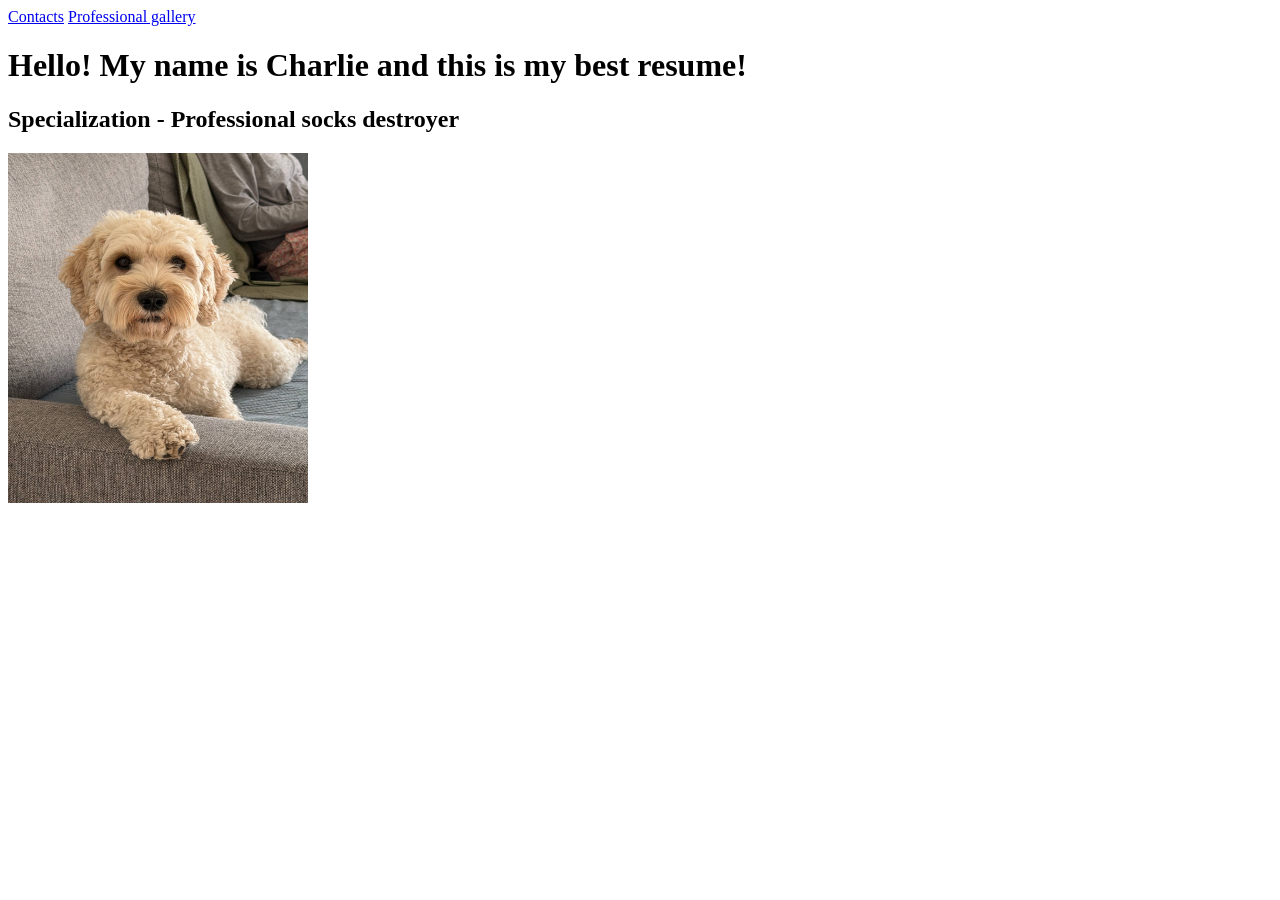
==== index.html @ e8f14363 "First commit, base structure" ====
<!DOCTYPE html>
<html lang="en">

<head>
    <meta charset="UTF-8">
    <meta name="viewport" content="width=device-width, initial-scale=1.0">
    <title>Charlie's resume</title>
</head>

<body>

    <header>
            <nav>
                <a href="pages/contact.html">Contacts</a>
                <a href="pages/gallery.html">Professional gallery</a>
            </nav>    

        <h1>Hello! My name is Charlie and this is my best resume!</h1>
        <h2>Specialization - Professional socks destroyer</h2>
            
            <img src="photo/Charlie.jpg" width="300" height="350">
    </header>

</body>

</html>
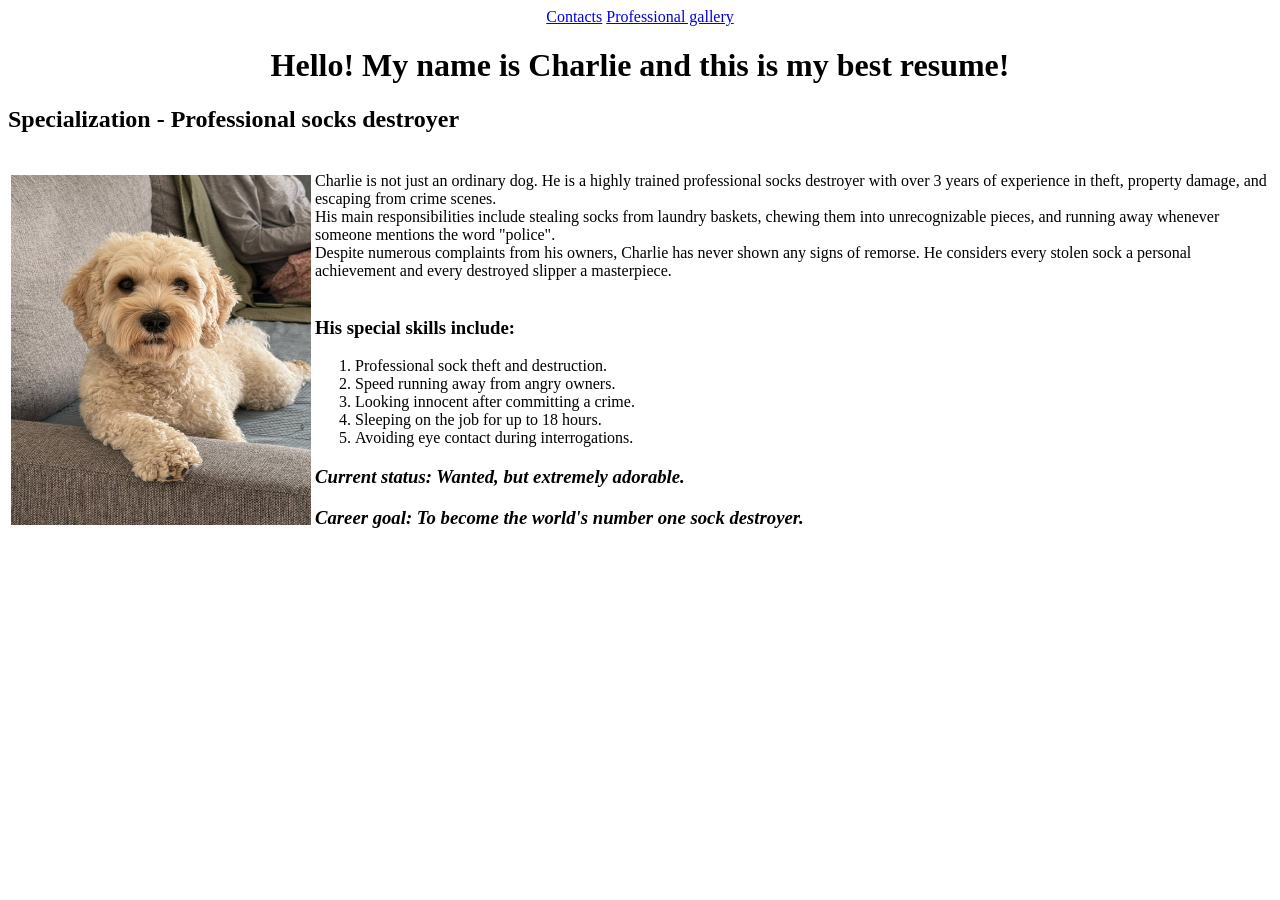
==== commit 19cbac07: "Redesigned main page" ====
--- a/index.html
+++ b/index.html
@@ -2,23 +2,58 @@
 <html lang="en">
 
 <head>
+
     <meta charset="UTF-8">
     <meta name="viewport" content="width=device-width, initial-scale=1.0">
     <title>Charlie's resume</title>
+
 </head>
 
 <body>
 
     <header>
+        <center>
+
             <nav>
                 <a href="pages/contact.html">Contacts</a>
                 <a href="pages/gallery.html">Professional gallery</a>
             </nav>    
+        
 
-        <h1>Hello! My name is Charlie and this is my best resume!</h1>
+            <h1>Hello! My name is Charlie and this is my best resume!</h1>
+
+        </center>
+
         <h2>Specialization - Professional socks destroyer</h2>
-            
-            <img src="photo/Charlie.jpg" width="300" height="350">
+        
+        <table>
+            <tr>
+                <td>
+                    <img src="photo/Charlie.jpg" width="300" height="350">
+                </td>
+
+                <td valign="top">
+                    <p>
+                        Charlie is not just an ordinary dog. He is a highly trained professional socks destroyer with over 3 years of experience in theft, property damage, and escaping from crime scenes. <br>
+                        His main responsibilities include stealing socks from laundry baskets, chewing them into unrecognizable pieces, and running away whenever someone mentions the word "police". <br>
+                        Despite numerous complaints from his owners, Charlie has never shown any signs of remorse. He considers every stolen sock a personal achievement and every destroyed slipper a masterpiece. <br><br>
+                        
+                        <h3>His special skills include:</h3>
+                            <ol>
+                                <li>Professional sock theft and destruction.</li>
+                                <li>Speed running away from angry owners.</li>
+                                <li>Looking innocent after committing a crime.</li>
+                                <li>Sleeping on the job for up to 18 hours.</li>
+                                <li>Avoiding eye contact during interrogations.</li>
+                            </ol>
+
+                        <h3><i>Current status: Wanted, but extremely adorable.</i></h3>
+                        <h3><i>Career goal: To become the world's number one sock destroyer.</i></h3>
+
+                    </p>
+                </td>
+            </tr>
+        </table>          
     </header>
 
 </body>
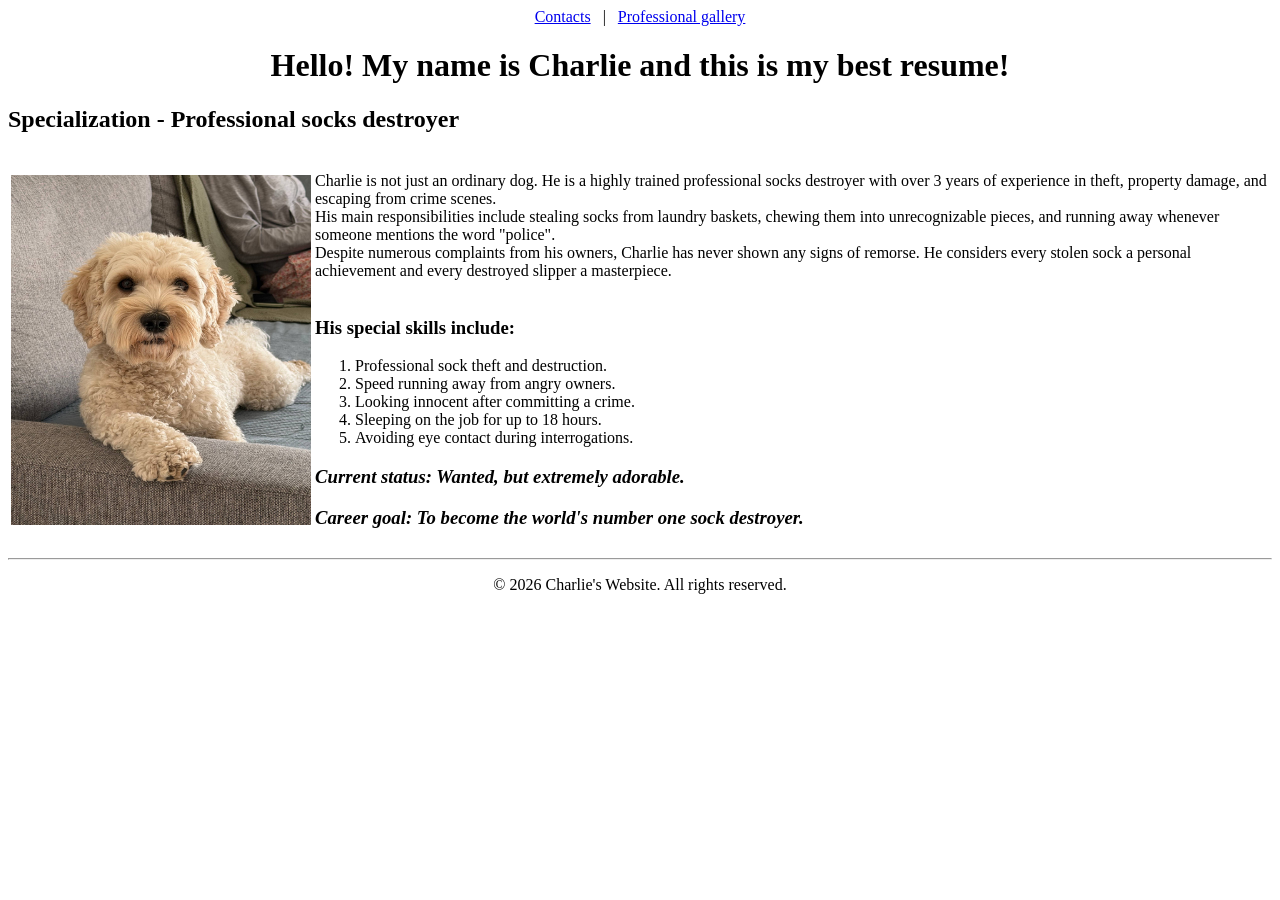
==== commit c976b9bd: "Added footer to main page and few visual improvements" ====
--- a/index.html
+++ b/index.html
@@ -16,6 +16,7 @@
 
             <nav>
                 <a href="pages/contact.html">Contacts</a>
+                &nbsp; | &nbsp;
                 <a href="pages/gallery.html">Professional gallery</a>
             </nav>    
         
@@ -56,6 +57,14 @@
         </table>          
     </header>
 
+<footer>
+        <hr>
+            <center>
+                <p>© 2026 Charlie's Website. All rights reserved.</p>
+            </center>
+        </hr>
+    </footer>
+
 </body>
 
 </html>
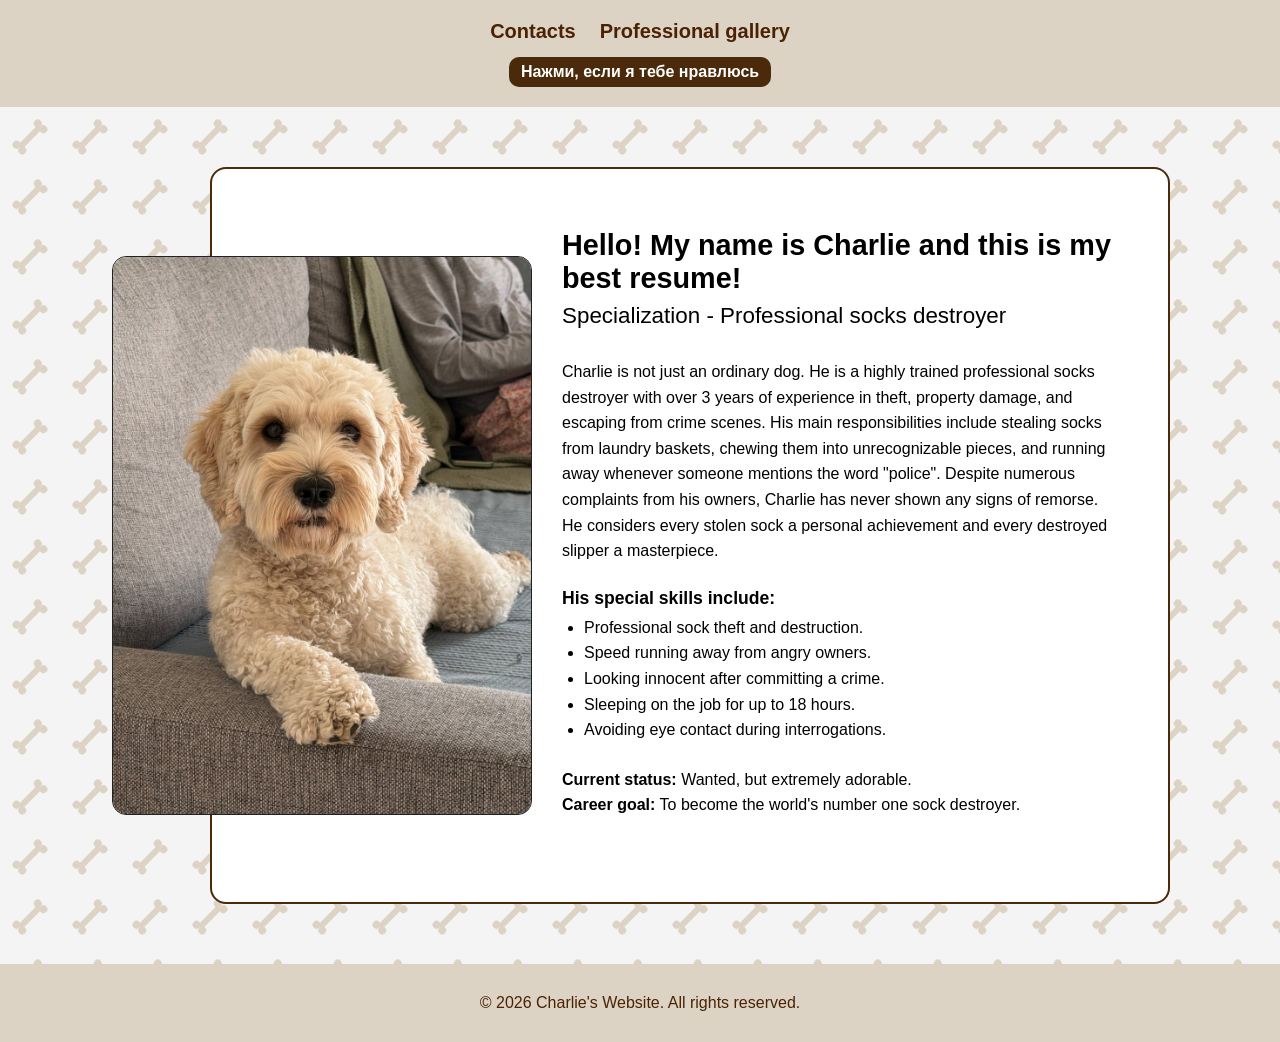
==== commit 97fe5c9a: "Corrections on main page and style implementation" ====
--- a/index.html
+++ b/index.html
@@ -2,68 +2,85 @@
 <html lang="en">
 
 <head>
-
     <meta charset="UTF-8">
     <meta name="viewport" content="width=device-width, initial-scale=1.0">
     <title>Charlie's resume</title>
-
+    <link rel="stylesheet" href="styles.css">
 </head>
 
 <body>
 
-    <header>
-        <center>
-
-            <nav>
+    <header class="header">
+        <div class="container">
+            
+            <nav class="nav">
                 <a href="pages/contact.html">Contacts</a>
-                &nbsp; | &nbsp;
                 <a href="pages/gallery.html">Professional gallery</a>
             </nav>    
-        
 
-            <h1>Hello! My name is Charlie and this is my best resume!</h1>
+            <div class="like-box">
+                <button id="likeBtn" class="like-btn">Нажми, если я тебе нравлюсь</button>
+                    <p id="likeMessage" class="like-message"></p>
+            </div>
 
-        </center>
 
-        <h2>Specialization - Professional socks destroyer</h2>
-        
-        <table>
-            <tr>
-                <td>
-                    <img src="photo/Charlie.jpg" width="300" height="350">
-                </td>
+        </div>
+    </header>
 
-                <td valign="top">
+<main class="main">
+    <div class="container">
+        <section class="resume-card">
+            <img class="resume-photo" src="photo/Charlie.jpg" alt="Charlie">
+
+            <div class="resume-text">
+                <h1>Hello! My name is Charlie and this is my best resume!</h1>
+                <h2>Specialization - Professional socks destroyer</h2>
+
                     <p>
-                        Charlie is not just an ordinary dog. He is a highly trained professional socks destroyer with over 3 years of experience in theft, property damage, and escaping from crime scenes. <br>
-                        His main responsibilities include stealing socks from laundry baskets, chewing them into unrecognizable pieces, and running away whenever someone mentions the word "police". <br>
-                        Despite numerous complaints from his owners, Charlie has never shown any signs of remorse. He considers every stolen sock a personal achievement and every destroyed slipper a masterpiece. <br><br>
-                        
+                        Charlie is not just an ordinary dog. He is a highly trained professional socks destroyer with over 3 years of experience in theft, property damage, and escaping from crime scenes.
+                        His main responsibilities include stealing socks from laundry baskets, chewing them into unrecognizable pieces, and running away whenever someone mentions the word "police".
+                        Despite numerous complaints from his owners, Charlie has never shown any signs of remorse. <br>He considers every stolen sock a personal achievement and every destroyed slipper a masterpiece.
+                    </p>
+
                         <h3>His special skills include:</h3>
-                            <ol>
+                            <ul>
                                 <li>Professional sock theft and destruction.</li>
                                 <li>Speed running away from angry owners.</li>
                                 <li>Looking innocent after committing a crime.</li>
                                 <li>Sleeping on the job for up to 18 hours.</li>
                                 <li>Avoiding eye contact during interrogations.</li>
-                            </ol>
+                            </ul>
+                        <p>
+                            <strong>Current status:</strong> Wanted, but extremely adorable.<br>
+                            <strong>Career goal:</strong> To become the world's number one sock destroyer.
+                        </p> 
 
-                        <h3><i>Current status: Wanted, but extremely adorable.</i></h3>
-                        <h3><i>Career goal: To become the world's number one sock destroyer.</i></h3>
+            </section>
+        </div>
+    </div>
+</main>
 
-                    </p>
-                </td>
-            </tr>
-        </table>          
-    </header>
+<script>
+    const button = document.getElementById("likeBtn");
+    const message = document.getElementById("likeMessage");
 
-<footer>
-        <hr>
+    button.addEventListener("click", function () {
+    message.textContent = "С вашей карты успешно списано $10.000 мне на вкусняшки, спасибо!";
+
+    setTimeout(function () {
+    message.textContent = "";
+  }, 4000);
+});
+</script>
+
+
+<footer class="footer">
+    <div class="container">
             <center>
                 <p>© 2026 Charlie's Website. All rights reserved.</p>
             </center>
-        </hr>
-    </footer>
+    </div>
+</footer>
 
 </body>
 
--- a/styles.css
+++ b/styles.css
@@ -0,0 +1,149 @@
+/* Сброс стандартных отступов браузера */
+* {
+  margin: 0;
+  padding: 0;
+  box-sizing: border-box;
+}
+
+body {
+  font-family: Arial, sans-serif;
+  min-height: 100vh;
+  display: flex;
+  flex-direction: column;
+}
+
+/* Контейнер: ограничивает ширину содержимого и центрирует его */
+.container {
+  max-width: 1100px;
+  margin: 0 auto;
+  padding: 0 20px;
+}
+
+/* 1. Хедер: цельный блок на всю ширину */
+.header {
+  background: #dcd3c4;
+  padding: 20px 0;
+}
+
+.nav {
+  display: flex;
+  gap: 24px;
+  justify-content: center;
+}
+
+.nav a {
+  color: #4b2203;
+  text-decoration: none;
+  font-weight: bold;
+  font-size: 20px;
+}
+
+.nav a:hover {
+  text-decoration: underline;
+  -webkit-text-stroke: 1px #fcfbfb;
+}
+
+/* 2. Основной блок */
+.main {
+  flex: 1;
+  padding: 60px 0;
+  background-color: #f4f4f4;
+  /* Эти косточки мне сделал Claude путём математических фигур... */
+  background-image: url("data:image/svg+xml,%3Csvg xmlns='http://www.w3.org/2000/svg' width='60' height='60' viewBox='0 0 60 60'%3E%3Cg transform='rotate(-45 30 30)' fill='%23dcd3c4'%3E%3Crect x='16' y='27' width='28' height='6' rx='3'/%3E%3Ccircle cx='15' cy='26' r='4'/%3E%3Ccircle cx='15' cy='34' r='4'/%3E%3Ccircle cx='45' cy='26' r='4'/%3E%3Ccircle cx='45' cy='34' r='4'/%3E%3C/g%3E%3C/svg%3E"); 
+  background-repeat: repeat;
+  background-size: 60px 60px;
+}
+
+/* 3. Футер */
+.footer {
+  background: #dcd3c4;
+  color: #4b2203;
+  padding: 30px 0;
+  text-align: center;
+}
+
+.resume-card {
+  display: flex;
+  align-items: center;
+  gap: 30px;
+  margin-left: 100px;          /* место слева, куда выйдет фото */
+  padding: 60px 40px;
+  background: #fff;
+  border: 2px solid #4a2a0a;
+  border-radius: 16px;
+}
+
+.resume-photo {
+  width: 420px;
+  flex-shrink: 0;
+  margin-left: -140px;         /* вытаскивает фото за край карточки */
+  border: 1px solid #222;
+  border-radius: 14px;
+}
+
+.resume-text h1 {
+  font-size: 1.8rem;
+  margin-bottom: 8px;
+}
+
+.resume-text h2 {
+  font-size: 1.4rem;
+  font-weight: 400;
+  margin-bottom: 30px;
+}
+
+.resume-text p {
+  line-height: 1.6;
+  margin-bottom: 24px;
+}
+
+.resume-text h3 {
+  font-size: 1.1rem;
+  margin-bottom: 6px;
+}
+
+.resume-text ul {
+  padding-left: 22px;
+  margin-bottom: 24px;
+  line-height: 1.6;
+}
+
+.card {
+  background: #fff;
+  border: 2px solid #4a2a0a;
+  border-radius: 16px;
+  padding: 40px;
+  text-align: center;
+}
+
+
+.like-box {
+  display: flex;
+  flex-direction: column;   /* кнопка сверху, сообщение под ней */
+  align-items: center;      /* центрирует по горизонтали */
+  margin-top: 14px;
+}
+
+.like-btn {
+  margin-top: 0px;
+  padding: 6px 12px;
+  font-family: inherit;
+  font-size: 1rem;
+  font-weight: 600;
+  color: #fff;
+  background: #4a2a0a;
+  border: none;
+  border-radius: 10px;
+  cursor: pointer;
+  transition: background 0.2s;
+}
+
+.like-btn:hover {
+  background: #6b4a2a;
+}
+
+.like-message {
+  min-height: 0em;
+  margin-top: 0px;
+  color: #4a2a0a; 
+}
